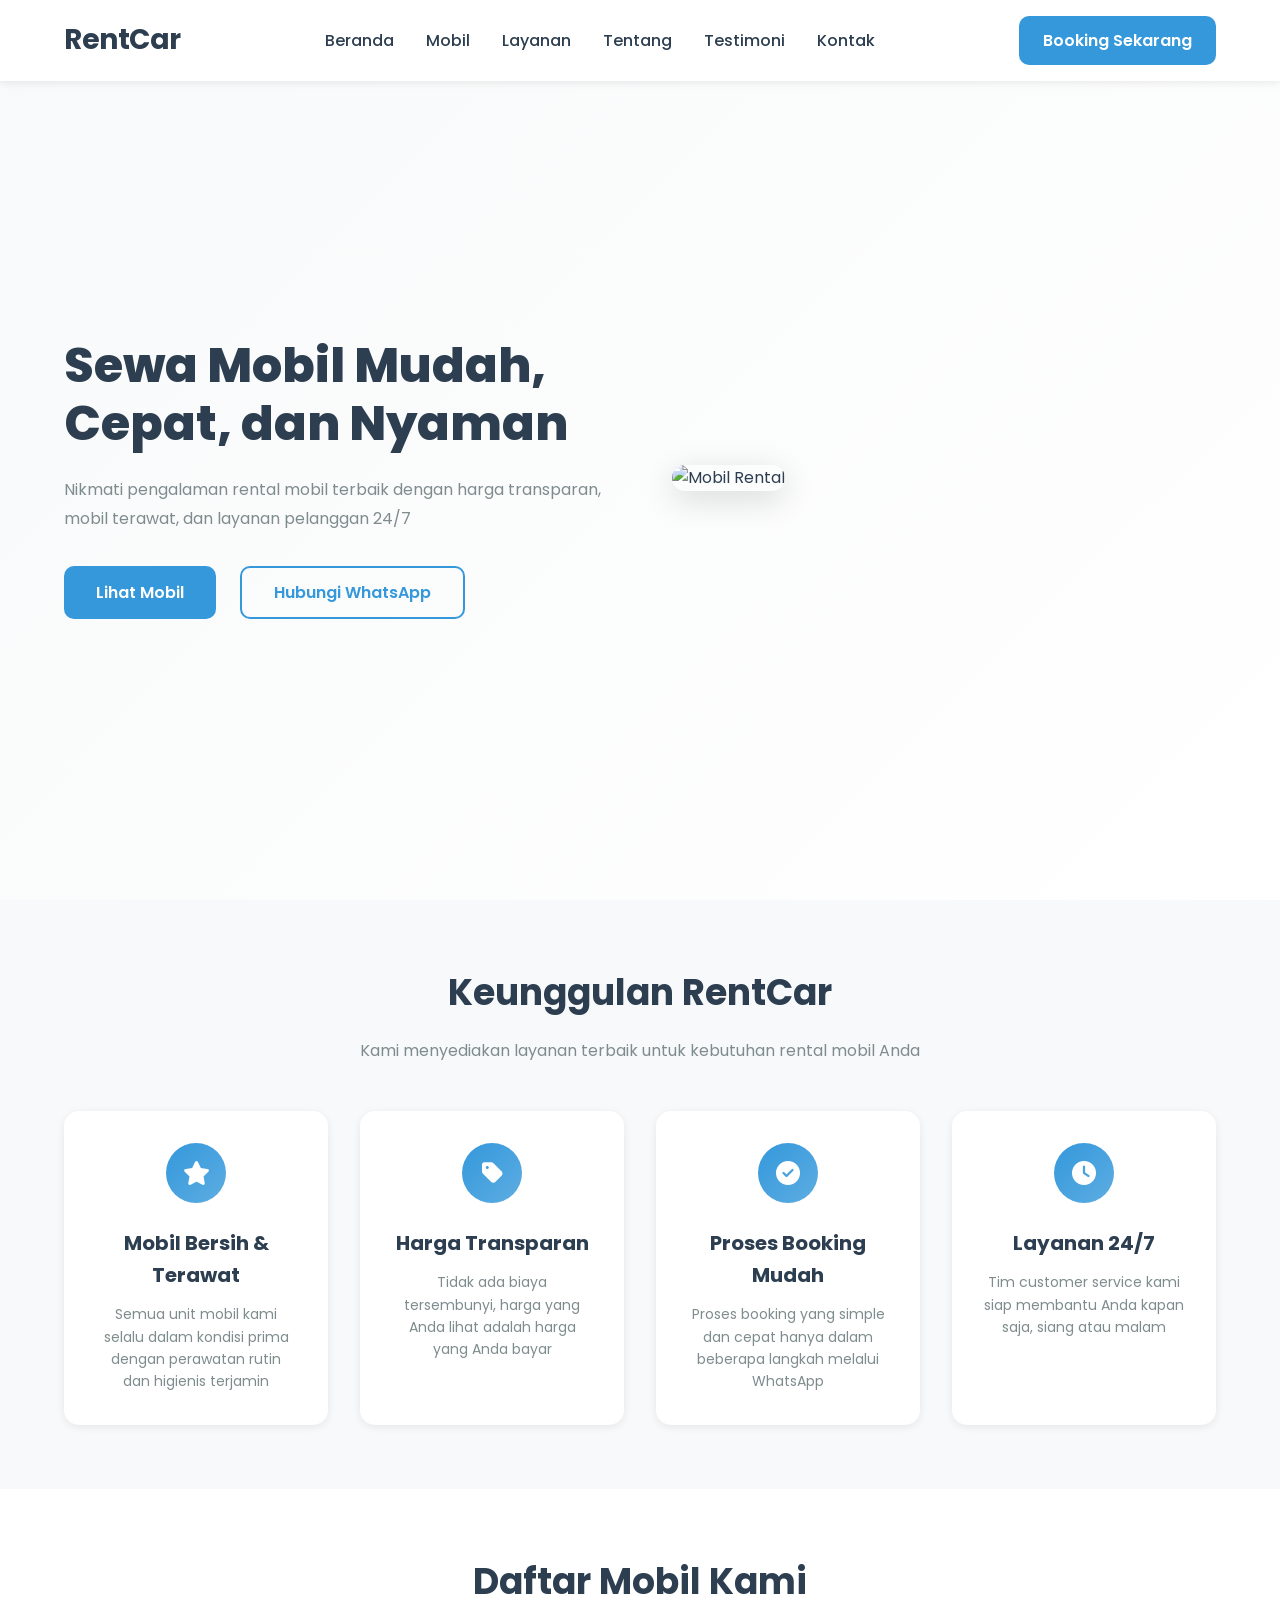
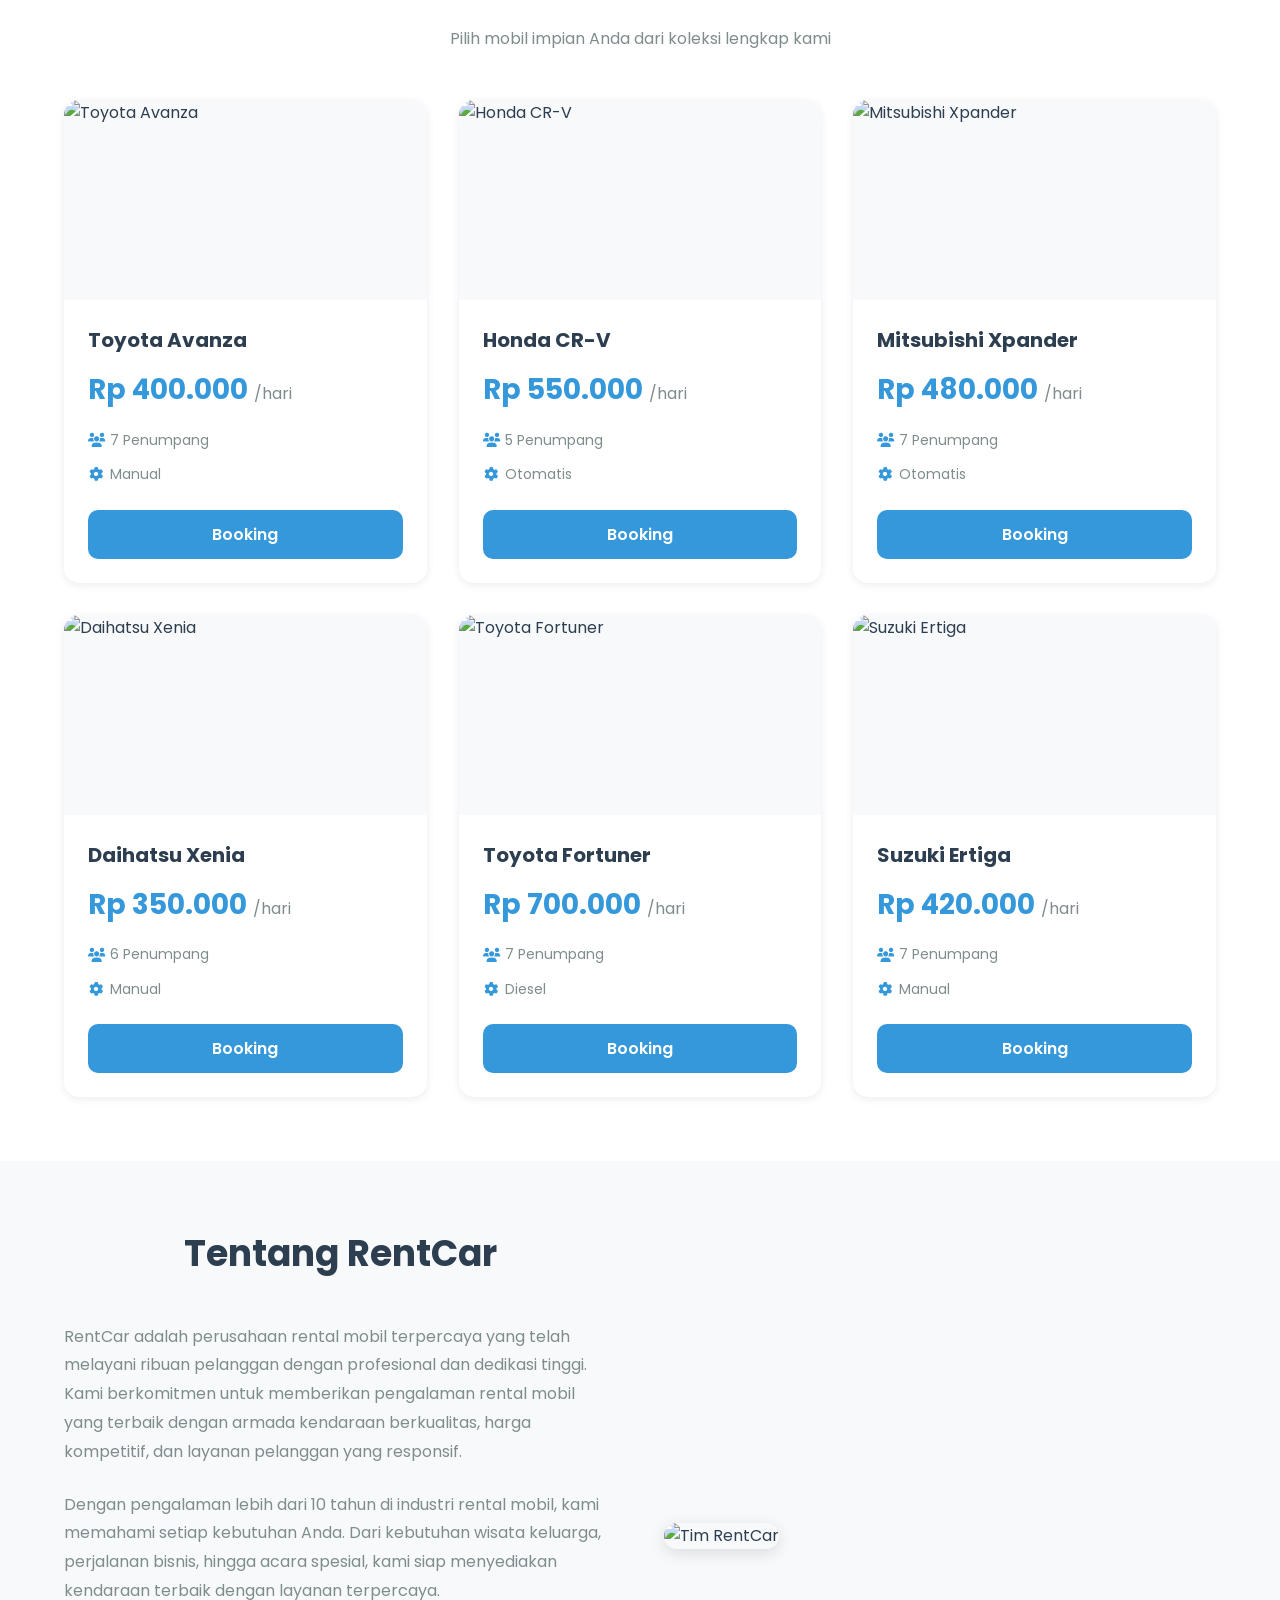
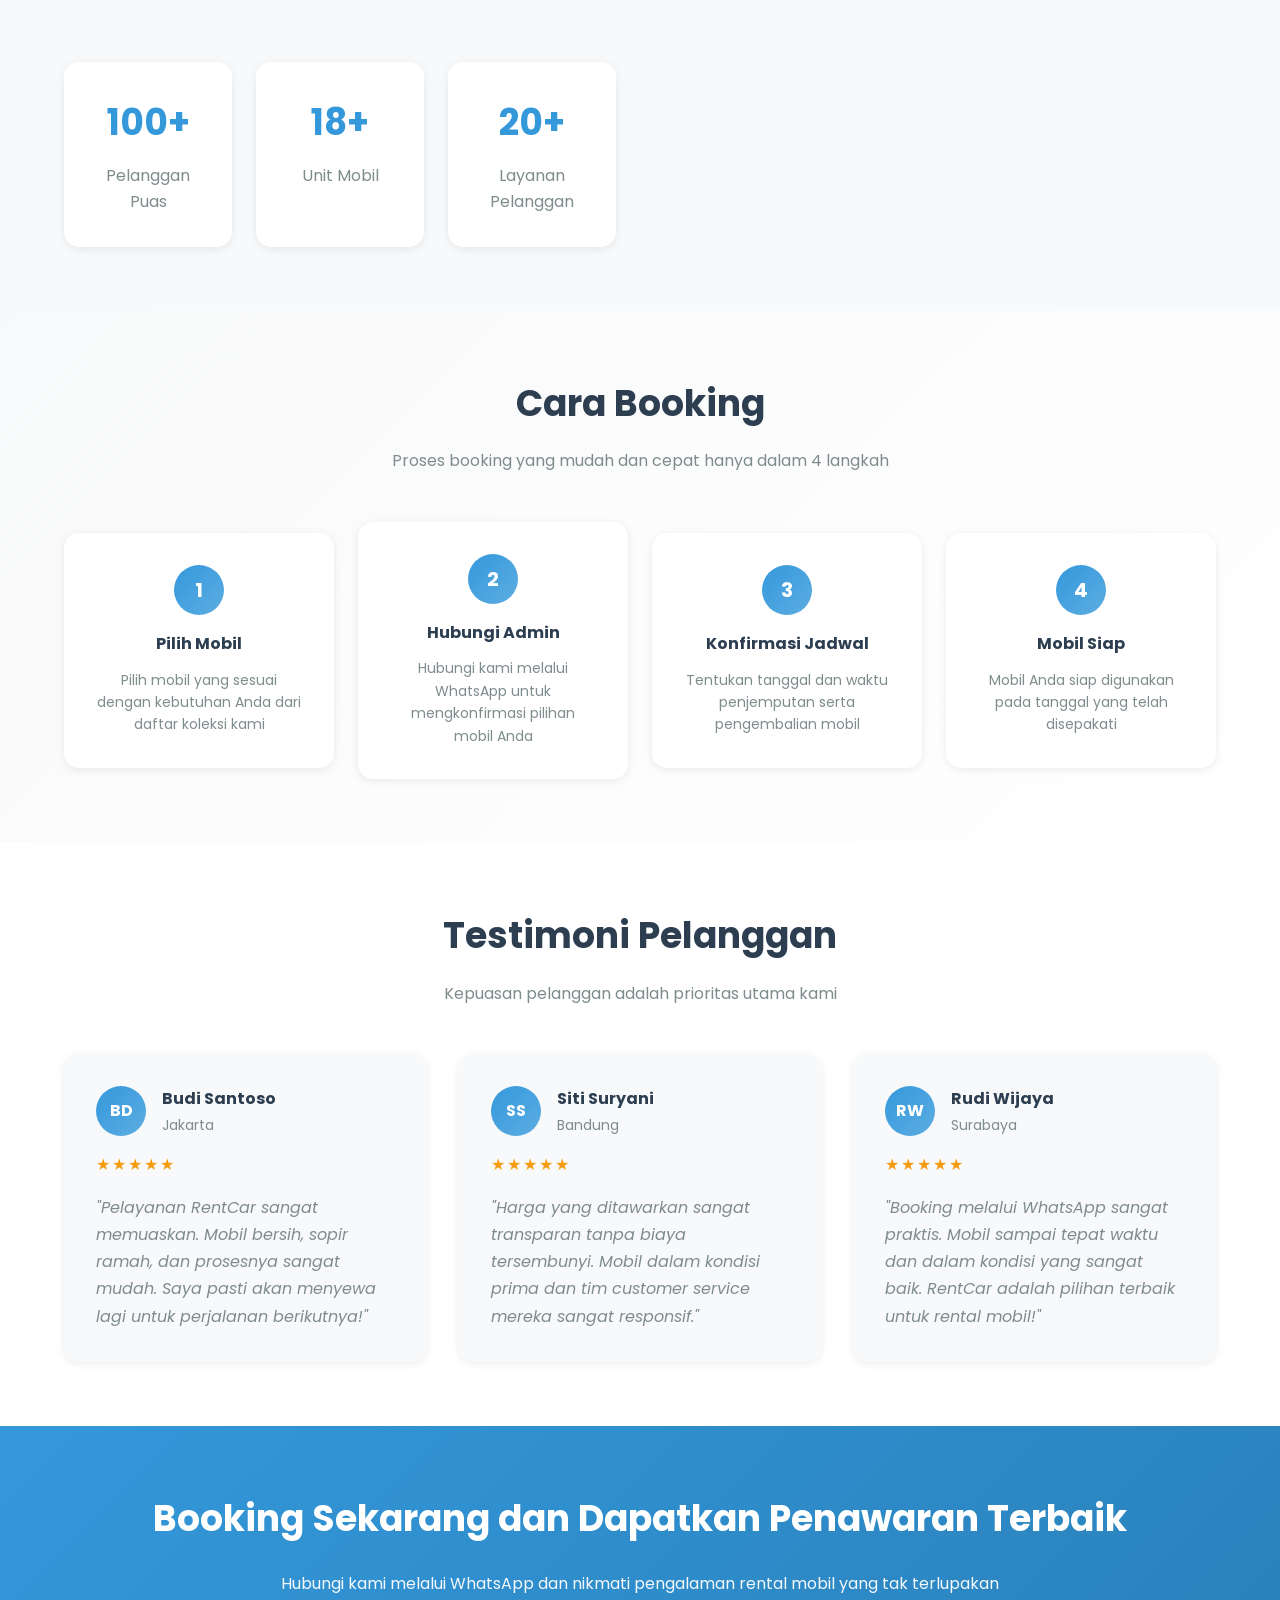
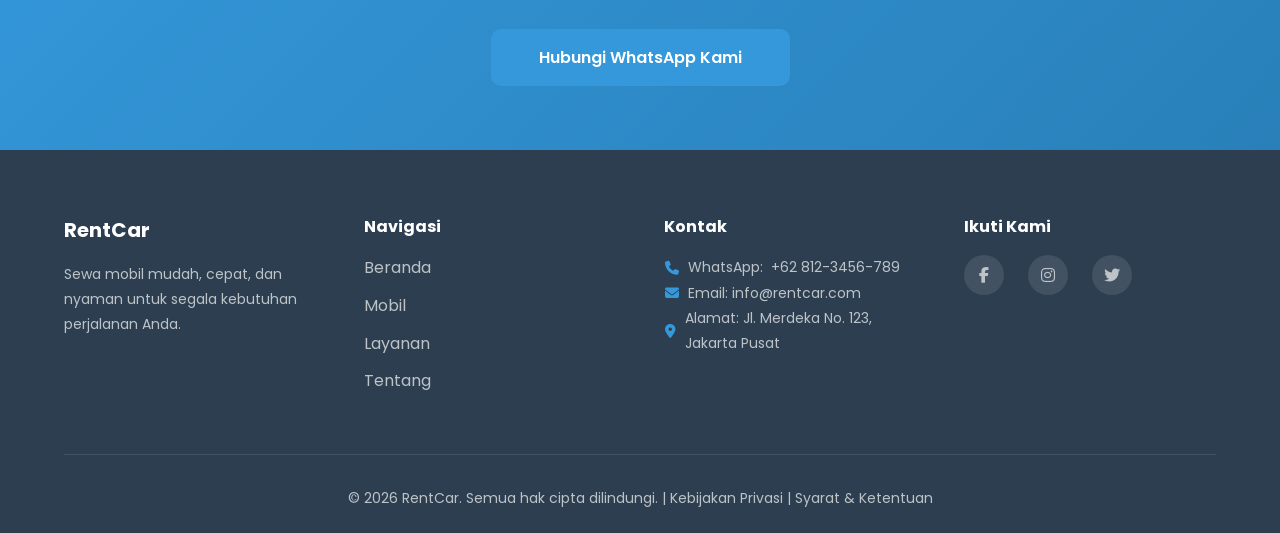
==== index.html @ 7e2634ec "first commit" ====
<!DOCTYPE html>
<html lang="id">
<head>
    <meta charset="UTF-8">
    <meta name="viewport" content="width=device-width, initial-scale=1.0">
    <title>RentCar - Sewa Mobil Mudah dan Nyaman</title>
    <link rel="stylesheet" href="https://cdnjs.cloudflare.com/ajax/libs/font-awesome/6.5.1/css/all.min.css" crossorigin="anonymous" referrerpolicy="no-referrer" />
    <link rel="stylesheet" href="style.css">
</head>
<body>
    <!-- =========== NAVBAR =========== -->
    <nav class="navbar">
        <div class="navbar-container">
            <div class="navbar-logo">
                <span class="logo-text">RentCar</span>
            </div>
            
            <div class="menu-toggle">
                <span></span>
                <span></span>
                <span></span>
            </div>

            <ul class="nav-menu">
                <li><a href="#beranda" class="nav-link">Beranda</a></li>
                <li><a href="#mobil" class="nav-link">Mobil</a></li>
                <li><a href="#layanan" class="nav-link">Layanan</a></li>
                <li><a href="#tentang" class="nav-link">Tentang</a></li>
                <li><a href="#testimoni" class="nav-link">Testimoni</a></li>
                <li><a href="#kontak" class="nav-link">Kontak</a></li>
            </ul>

            <button class="btn-booking-nav">
                <a href="https://wa.me/628123456789?text=Halo%20saya%20ingin%20booking%20mobil%20di%20RentCar" target="_blank" style="text-decoration: none; color: white;">
                    Booking Sekarang
                </a>
            </button>
        </div>
    </nav>

    <!-- =========== HERO SECTION =========== -->
    <section id="beranda" class="hero">
        <div class="hero-container">
            <div class="hero-content">
                <h1 class="hero-title">Sewa Mobil Mudah, Cepat, dan Nyaman</h1>
                <p class="hero-subtitle">Nikmati pengalaman rental mobil terbaik dengan harga transparan, mobil terawat, dan layanan pelanggan 24/7</p>
                
                <div class="hero-buttons">
                    <button class="btn btn-primary">
                        <a href="#mobil" style="text-decoration: none; color: white;">Lihat Mobil</a>
                    </button>
                    <button class="btn btn-secondary">
                        <a href="https://wa.me/628123456789?text=Halo%20saya%20ingin%20booking%20mobil%20di%20RentCar" target="_blank" style="text-decoration: none; color: inherit;">Hubungi WhatsApp</a>
                    </button>
                </div>
            </div>

            <div class="hero-image">
                <img src="https://via.placeholder.com/450x400/f0f0f0/999?text=Mobil+Premium" alt="Mobil Rental">
            </div>
        </div>
    </section>

    <!-- =========== SECTION KEUNGGULAN =========== -->
    <section id="layanan" class="keunggulan">
        <div class="keunggulan-container">
            <h2 class="section-title">Keunggulan RentCar</h2>
            <p class="section-subtitle">Kami menyediakan layanan terbaik untuk kebutuhan rental mobil Anda</p>

            <div class="keunggulan-grid">
                <div class="keunggulan-card fade-in">
                    <div class="keunggulan-icon">
                        <i class="fas fa-star"></i>
                    </div>
                    <h3>Mobil Bersih & Terawat</h3>
                    <p>Semua unit mobil kami selalu dalam kondisi prima dengan perawatan rutin dan higienis terjamin</p>
                </div>

                <div class="keunggulan-card fade-in">
                    <div class="keunggulan-icon">
                        <i class="fas fa-tag"></i>
                    </div>
                    <h3>Harga Transparan</h3>
                    <p>Tidak ada biaya tersembunyi, harga yang Anda lihat adalah harga yang Anda bayar</p>
                </div>

                <div class="keunggulan-card fade-in">
                    <div class="keunggulan-icon">
                        <i class="fas fa-check-circle"></i>
                    </div>
                    <h3>Proses Booking Mudah</h3>
                    <p>Proses booking yang simple dan cepat hanya dalam beberapa langkah melalui WhatsApp</p>
                </div>

                <div class="keunggulan-card fade-in">
                    <div class="keunggulan-icon">
                        <i class="fas fa-clock"></i>
                    </div>
                    <h3>Layanan 24/7</h3>
                    <p>Tim customer service kami siap membantu Anda kapan saja, siang atau malam</p>
                </div>
            </div>
        </div>
    </section>

    <!-- =========== SECTION DAFTAR MOBIL =========== -->
    <section id="mobil" class="daftar-mobil">
        <div class="mobil-container">
            <h2 class="section-title">Daftar Mobil Kami</h2>
            <p class="section-subtitle">Pilih mobil impian Anda dari koleksi lengkap kami</p>

            <div class="mobil-grid">
                <!-- Mobil 1 -->
                <div class="mobil-card fade-in">
                    <div class="mobil-image">
                        <img src="https://via.placeholder.com/300x200/f5f5f5/999?text=Toyota+Avanza" alt="Toyota Avanza">
                    </div>
                    <div class="mobil-info">
                        <h3 class="mobil-nama">Toyota Avanza</h3>
                        <p class="mobil-harga">Rp 400.000 <span>/hari</span></p>
                        <div class="mobil-specs">
                            <span class="spec"><i class="fas fa-users"></i> 7 Penumpang</span>
                            <span class="spec"><i class="fas fa-cog"></i> Manual</span>
                        </div>
                        <button class="btn btn-booking">
                            <a href="https://wa.me/628123456789?text=Halo%20saya%20ingin%20booking%20Toyota%20Avanza" target="_blank" style="text-decoration: none; color: white;">
                                Booking
                            </a>
                        </button>
                    </div>
                </div>

                <!-- Mobil 2 -->
                <div class="mobil-card fade-in">
                    <div class="mobil-image">
                        <img src="https://via.placeholder.com/300x200/f5f5f5/999?text=Honda+CR-V" alt="Honda CR-V">
                    </div>
                    <div class="mobil-info">
                        <h3 class="mobil-nama">Honda CR-V</h3>
                        <p class="mobil-harga">Rp 550.000 <span>/hari</span></p>
                        <div class="mobil-specs">
                            <span class="spec"><i class="fas fa-users"></i> 5 Penumpang</span>
                            <span class="spec"><i class="fas fa-cog"></i> Otomatis</span>
                        </div>
                        <button class="btn btn-booking">
                            <a href="https://wa.me/628123456789?text=Halo%20saya%20ingin%20booking%20Honda%20CR-V" target="_blank" style="text-decoration: none; color: white;">
                                Booking
                            </a>
                        </button>
                    </div>
                </div>

                <!-- Mobil 3 -->
                <div class="mobil-card fade-in">
                    <div class="mobil-image">
                        <img src="https://via.placeholder.com/300x200/f5f5f5/999?text=Mitsubishi+Xpander" alt="Mitsubishi Xpander">
                    </div>
                    <div class="mobil-info">
                        <h3 class="mobil-nama">Mitsubishi Xpander</h3>
                        <p class="mobil-harga">Rp 480.000 <span>/hari</span></p>
                        <div class="mobil-specs">
                            <span class="spec"><i class="fas fa-users"></i> 7 Penumpang</span>
                            <span class="spec"><i class="fas fa-cog"></i> Otomatis</span>
                        </div>
                        <button class="btn btn-booking">
                            <a href="https://wa.me/628123456789?text=Halo%20saya%20ingin%20booking%20Mitsubishi%20Xpander" target="_blank" style="text-decoration: none; color: white;">
                                Booking
                            </a>
                        </button>
                    </div>
                </div>

                <!-- Mobil 4 -->
                <div class="mobil-card fade-in">
                    <div class="mobil-image">
                        <img src="https://via.placeholder.com/300x200/f5f5f5/999?text=Daihatsu+Xenia" alt="Daihatsu Xenia">
                    </div>
                    <div class="mobil-info">
                        <h3 class="mobil-nama">Daihatsu Xenia</h3>
                        <p class="mobil-harga">Rp 350.000 <span>/hari</span></p>
                        <div class="mobil-specs">
                            <span class="spec"><i class="fas fa-users"></i> 6 Penumpang</span>
                            <span class="spec"><i class="fas fa-cog"></i> Manual</span>
                        </div>
                        <button class="btn btn-booking">
                            <a href="https://wa.me/628123456789?text=Halo%20saya%20ingin%20booking%20Daihatsu%20Xenia" target="_blank" style="text-decoration: none; color: white;">
                                Booking
                            </a>
                        </button>
                    </div>
                </div>

                <!-- Mobil 5 -->
                <div class="mobil-card fade-in">
                    <div class="mobil-image">
                        <img src="https://via.placeholder.com/300x200/f5f5f5/999?text=Toyota+Fortuner" alt="Toyota Fortuner">
                    </div>
                    <div class="mobil-info">
                        <h3 class="mobil-nama">Toyota Fortuner</h3>
                        <p class="mobil-harga">Rp 700.000 <span>/hari</span></p>
                        <div class="mobil-specs">
                            <span class="spec"><i class="fas fa-users"></i> 7 Penumpang</span>
                            <span class="spec"><i class="fas fa-cog"></i> Diesel</span>
                        </div>
                        <button class="btn btn-booking">
                            <a href="https://wa.me/628123456789?text=Halo%20saya%20ingin%20booking%20Toyota%20Fortuner" target="_blank" style="text-decoration: none; color: white;">
                                Booking
                            </a>
                        </button>
                    </div>
                </div>

                <!-- Mobil 6 -->
                <div class="mobil-card fade-in">
                    <div class="mobil-image">
                        <img src="https://via.placeholder.com/300x200/f5f5f5/999?text=Suzuki+Ertiga" alt="Suzuki Ertiga">
                    </div>
                    <div class="mobil-info">
                        <h3 class="mobil-nama">Suzuki Ertiga</h3>
                        <p class="mobil-harga">Rp 420.000 <span>/hari</span></p>
                        <div class="mobil-specs">
                            <span class="spec"><i class="fas fa-users"></i> 7 Penumpang</span>
                            <span class="spec"><i class="fas fa-cog"></i> Manual</span>
                        </div>
                        <button class="btn btn-booking">
                            <a href="https://wa.me/628123456789?text=Halo%20saya%20ingin%20booking%20Suzuki%20Ertiga" target="_blank" style="text-decoration: none; color: white;">
                                Booking
                            </a>
                        </button>
                    </div>
                </div>
            </div>
        </div>
    </section>

    <!-- =========== SECTION TENTANG KAMI =========== -->
    <section id="tentang" class="tentang">
        <div class="tentang-container">
            <div class="tentang-content">
                <h2 class="section-title fade-in">Tentang RentCar</h2>
                <p class="tentang-text fade-in">
                    RentCar adalah perusahaan rental mobil terpercaya yang telah melayani ribuan pelanggan dengan profesional dan dedikasi tinggi. Kami berkomitmen untuk memberikan pengalaman rental mobil yang terbaik dengan armada kendaraan berkualitas, harga kompetitif, dan layanan pelanggan yang responsif.
                </p>
                <p class="tentang-text fade-in">
                    Dengan pengalaman lebih dari 10 tahun di industri rental mobil, kami memahami setiap kebutuhan Anda. Dari kebutuhan wisata keluarga, perjalanan bisnis, hingga acara spesial, kami siap menyediakan kendaraan terbaik dengan layanan terpercaya.
                </p>

                <div class="statistik">
                    <div class="statistik-item fade-in">
                        <h3 class="statistik-angka">100+</h3>
                        <p class="statistik-label">Pelanggan Puas</p>
                    </div>
                    <div class="statistik-item fade-in">
                        <h3 class="statistik-angka">20+</h3>
                        <p class="statistik-label">Unit Mobil</p>
                    </div>
                    <div class="statistik-item fade-in">
                        <h3 class="statistik-angka">24/7</h3>
                        <p class="statistik-label">Layanan Pelanggan</p>
                    </div>
                </div>
            </div>

            <div class="tentang-image fade-in">
                <img src="https://via.placeholder.com/400x350/f5f5f5/999?text=Tim+RentCar" alt="Tim RentCar">
            </div>
        </div>
    </section>

    <!-- =========== SECTION CARA BOOKING =========== -->
    <section class="cara-booking">
        <div class="cara-booking-container">
            <h2 class="section-title">Cara Booking</h2>
            <p class="section-subtitle">Proses booking yang mudah dan cepat hanya dalam 4 langkah</p>

            <div class="langkah-container">
                <div class="langkah fade-in">
                    <div class="langkah-nomor">1</div>
                    <h3>Pilih Mobil</h3>
                    <p>Pilih mobil yang sesuai dengan kebutuhan Anda dari daftar koleksi kami</p>
                </div>

                <div class="langkah-divider"></div>

                <div class="langkah fade-in">
                    <div class="langkah-nomor">2</div>
                    <h3>Hubungi Admin</h3>
                    <p>Hubungi kami melalui WhatsApp untuk mengkonfirmasi pilihan mobil Anda</p>
                </div>

                <div class="langkah-divider"></div>

                <div class="langkah fade-in">
                    <div class="langkah-nomor">3</div>
                    <h3>Konfirmasi Jadwal</h3>
                    <p>Tentukan tanggal dan waktu penjemputan serta pengembalian mobil</p>
                </div>

                <div class="langkah-divider"></div>

                <div class="langkah fade-in">
                    <div class="langkah-nomor">4</div>
                    <h3>Mobil Siap</h3>
                    <p>Mobil Anda siap digunakan pada tanggal yang telah disepakati</p>
                </div>
            </div>
        </div>
    </section>

    <!-- =========== SECTION TESTIMONI =========== -->
    <section id="testimoni" class="testimoni">
        <div class="testimoni-container">
            <h2 class="section-title">Testimoni Pelanggan</h2>
            <p class="section-subtitle">Kepuasan pelanggan adalah prioritas utama kami</p>

            <div class="testimoni-grid">
                <div class="testimoni-card fade-in">
                    <div class="testimoni-header">
                        <div class="testimoni-avatar">BD</div>
                        <div class="testimoni-info">
                            <h4>Budi Santoso</h4>
                            <p>Jakarta</p>
                        </div>
                    </div>
                    <div class="bintang">★★★★★</div>
                    <p class="testimoni-text">
                        "Pelayanan RentCar sangat memuaskan. Mobil bersih, sopir ramah, dan prosesnya sangat mudah. Saya pasti akan menyewa lagi untuk perjalanan berikutnya!"
                    </p>
                </div>

                <div class="testimoni-card fade-in">
                    <div class="testimoni-header">
                        <div class="testimoni-avatar">SS</div>
                        <div class="testimoni-info">
                            <h4>Siti Suryani</h4>
                            <p>Bandung</p>
                        </div>
                    </div>
                    <div class="bintang">★★★★★</div>
                    <p class="testimoni-text">
                        "Harga yang ditawarkan sangat transparan tanpa biaya tersembunyi. Mobil dalam kondisi prima dan tim customer service mereka sangat responsif."
                    </p>
                </div>

                <div class="testimoni-card fade-in">
                    <div class="testimoni-header">
                        <div class="testimoni-avatar">RW</div>
                        <div class="testimoni-info">
                            <h4>Rudi Wijaya</h4>
                            <p>Surabaya</p>
                        </div>
                    </div>
                    <div class="bintang">★★★★★</div>
                    <p class="testimoni-text">
                        "Booking melalui WhatsApp sangat praktis. Mobil sampai tepat waktu dan dalam kondisi yang sangat baik. RentCar adalah pilihan terbaik untuk rental mobil!"
                    </p>
                </div>
            </div>
        </div>
    </section>

    <!-- =========== SECTION CTA =========== -->
    <section id="kontak" class="cta-section">
        <div class="cta-container">
            <h2>Booking Sekarang dan Dapatkan Penawaran Terbaik</h2>
            <p>Hubungi kami melalui WhatsApp dan nikmati pengalaman rental mobil yang tak terlupakan</p>
            <button class="btn btn-cta">
                <a href="https://wa.me/628123456789?text=Halo%20saya%20ingin%20booking%20mobil%20di%20RentCar" target="_blank" style="text-decoration: none; color: white;">
                    Hubungi WhatsApp Kami
                </a>
            </button>
        </div>
    </section>

    <!-- =========== FOOTER =========== -->
    <footer class="footer">
        <div class="footer-container">
            <div class="footer-content">
                <div class="footer-section">
                    <h3>RentCar</h3>
                    <p>Sewa mobil mudah, cepat, dan nyaman untuk segala kebutuhan perjalanan Anda.</p>
                </div>

                <div class="footer-section">
                    <h4>Navigasi</h4>
                    <ul>
                        <li><a href="#beranda">Beranda</a></li>
                        <li><a href="#mobil">Mobil</a></li>
                        <li><a href="#layanan">Layanan</a></li>
                        <li><a href="#tentang">Tentang</a></li>
                    </ul>
                </div>

                <div class="footer-section">
                    <h4>Kontak</h4>
                    <p><i class="fas fa-phone"></i> WhatsApp: <a href="https://wa.me/628123456789" target="_blank">+62 812-3456-789</a></p>
                    <p><i class="fas fa-envelope"></i> Email: info@rentcar.com</p>
                    <p><i class="fas fa-map-marker-alt"></i> Alamat: Jl. Merdeka No. 123, Jakarta Pusat</p>
                </div>

                <div class="footer-section">
                    <h4>Ikuti Kami</h4>
                    <div class="sosial-media">
                        <a href="https://facebook.com" target="_blank" class="sosial-icon"><i class="fab fa-facebook-f"></i></a>
                        <a href="https://instagram.com" target="_blank" class="sosial-icon"><i class="fab fa-instagram"></i></a>
                        <a href="https://twitter.com" target="_blank" class="sosial-icon"><i class="fab fa-twitter"></i></a>
                    </div>
                </div>
            </div>

            <div class="footer-bottom">
                <p>&copy; 2026 RentCar. Semua hak cipta dilindungi. | <a href="#">Kebijakan Privasi</a> | <a href="#">Syarat & Ketentuan</a></p>
            </div>
        </div>
    </footer>

    <script src="script.js"></script>
</body>
</html>
---- style.css ----
/* ==================== IMPORT FONT ==================== */
@import url('https://fonts.googleapis.com/css2?family=Poppins:wght@300;400;500;600;700;800&display=swap');

/* ==================== CSS RESET & VARIABEL ==================== */
* {
    margin: 0;
    padding: 0;
    box-sizing: border-box;
}

:root {
    /* Warna */
    --color-primary: #2c3e50;
    --color-secondary: #3498db;
    --color-light: #f8f9fa;
    --color-white: #ffffff;
    --color-text: #2c3e50;
    --color-text-light: #7f8c8d;
    --color-accent: #e74c3c;
    
    /* Font */
    --font-family: 'Poppins', sans-serif;
    --font-size-base: 16px;
    --font-size-small: 14px;
    --font-size-large: 18px;
    --font-size-xl: 20px;
    --font-size-2xl: 28px;
    --font-size-3xl: 36px;
    --font-size-4xl: 48px;
    
    /* Spacing */
    --spacing-xs: 8px;
    --spacing-sm: 12px;
    --spacing-md: 16px;
    --spacing-lg: 24px;
    --spacing-xl: 32px;
    --spacing-2xl: 48px;
    --spacing-3xl: 64px;
    
    /* Radius */
    --radius-sm: 6px;
    --radius-md: 10px;
    --radius-lg: 15px;
    
    /* Shadow */
    --shadow-sm: 0 2px 8px rgba(0, 0, 0, 0.08);
    --shadow-md: 0 4px 16px rgba(0, 0, 0, 0.12);
    --shadow-lg: 0 8px 32px rgba(0, 0, 0, 0.15);
    
    /* Transition */
    --transition: all 0.3s ease;
}

html {
    scroll-behavior: smooth;
}

body {
    font-family: var(--font-family);
    font-size: var(--font-size-base);
    color: var(--color-text);
    background-color: var(--color-white);
    line-height: 1.6;
    overflow-x: hidden;
}

a {
    text-decoration: none;
    color: inherit;
}

/* ==================== NAVBAR ==================== */
.navbar {
    position: fixed;
    top: 0;
    left: 0;
    right: 0;
    z-index: 1000;
    background-color: var(--color-white);
    box-shadow: var(--shadow-sm);
    transition: var(--transition);
}

.navbar.active {
    box-shadow: var(--shadow-md);
}

.navbar-container {
    max-width: 1200px;
    margin: 0 auto;
    padding: var(--spacing-md) var(--spacing-lg);
    display: flex;
    justify-content: space-between;
    align-items: center;
}

.navbar-logo {
    flex-shrink: 0;
}

.logo-text {
    font-size: var(--font-size-2xl);
    font-weight: 700;
    color: var(--color-primary);
    letter-spacing: -0.5px;
}

.nav-menu {
    display: flex;
    list-style: none;
    gap: var(--spacing-xl);
    flex: 1;
    justify-content: center;
}

.nav-link {
    position: relative;
    font-weight: 500;
    color: var(--color-text);
    transition: var(--transition);
    font-size: var(--font-size-base);
}

.nav-link:hover {
    color: var(--color-secondary);
}

.nav-link::after {
    content: '';
    position: absolute;
    bottom: -5px;
    left: 0;
    width: 0;
    height: 2px;
    background-color: var(--color-secondary);
    transition: var(--transition);
}

.nav-link:hover::after {
    width: 100%;
}

.btn-booking-nav {
    background-color: var(--color-secondary);
    color: var(--color-white);
    border: none;
    padding: var(--spacing-sm) var(--spacing-lg);
    border-radius: var(--radius-md);
    font-weight: 600;
    cursor: pointer;
    transition: var(--transition);
    font-size: var(--font-size-base);
    font-family: var(--font-family);
    flex-shrink: 0;
}

.btn-booking-nav:hover {
    background-color: #2980b9;
    transform: translateY(-2px);
    box-shadow: var(--shadow-md);
}

.menu-toggle {
    display: none;
    flex-direction: column;
    gap: 5px;
    cursor: pointer;
}

.menu-toggle span {
    width: 25px;
    height: 3px;
    background-color: var(--color-primary);
    border-radius: 2px;
    transition: var(--transition);
}

/* ==================== HERO SECTION ==================== */
.hero {
    padding-top: 120px;
    padding-bottom: var(--spacing-3xl);
    background: linear-gradient(135deg, #f8f9fa 0%, #ffffff 100%);
    min-height: 100vh;
    display: flex;
    align-items: center;
}

.hero-container {
    max-width: 1200px;
    margin: 0 auto;
    padding: 0 var(--spacing-lg);
    display: grid;
    grid-template-columns: 1fr 1fr;
    gap: var(--spacing-3xl);
    align-items: center;
}

.hero-content {
    animation: slideInLeft 0.8s ease;
}

.hero-title {
    font-size: var(--font-size-4xl);
    font-weight: 800;
    color: var(--color-primary);
    margin-bottom: var(--spacing-lg);
    line-height: 1.2;
}

.hero-subtitle {
    font-size: var(--font-size-lg);
    color: var(--color-text-light);
    margin-bottom: var(--spacing-xl);
    line-height: 1.8;
}

.hero-buttons {
    display: flex;
    gap: var(--spacing-lg);
    flex-wrap: wrap;
}

.hero-image {
    animation: slideInRight 0.8s ease;
}

.hero-image img {
    width: 100%;
    height: auto;
    border-radius: var(--radius-lg);
    box-shadow: var(--shadow-lg);
}

/* ==================== BUTTON STYLES ==================== */
.btn {
    padding: var(--spacing-sm) var(--spacing-xl);
    border: none;
    border-radius: var(--radius-md);
    font-weight: 600;
    cursor: pointer;
    transition: var(--transition);
    font-size: var(--font-size-base);
    font-family: var(--font-family);
    display: inline-block;
    text-align: center;
}

.btn-primary {
    background-color: var(--color-secondary);
    color: var(--color-white);
}

.btn-primary:hover {
    background-color: #2980b9;
    transform: translateY(-3px);
    box-shadow: var(--shadow-md);
}

.btn-secondary {
    background-color: transparent;
    color: var(--color-secondary);
    border: 2px solid var(--color-secondary);
}

.btn-secondary:hover {
    background-color: var(--color-secondary);
    color: var(--color-white);
    transform: translateY(-3px);
}

.btn-booking {
    background-color: var(--color-secondary);
    color: var(--color-white);
    width: 100%;
}

.btn-booking:hover {
    background-color: #2980b9;
}

.btn-cta {
    background-color: var(--color-secondary);
    color: var(--color-white);
    padding: var(--spacing-md) var(--spacing-2xl);
    font-size: var(--font-size-lg);
}

.btn-cta:hover {
    background-color: #2980b9;
    transform: translateY(-3px);
    box-shadow: var(--shadow-lg);
}

/* ==================== SECTION STYLES ==================== */
section {
    padding: var(--spacing-3xl) 0;
}

.section-container,
.keunggulan-container,
.mobil-container,
.tentang-container,
.cara-booking-container,
.testimoni-container,
.cta-container {
    max-width: 1200px;
    margin: 0 auto;
    padding: 0 var(--spacing-lg);
}

.section-title {
    font-size: var(--font-size-3xl);
    font-weight: 700;
    color: var(--color-primary);
    text-align: center;
    margin-bottom: var(--spacing-md);
}

.section-subtitle {
    font-size: var(--font-size-lg);
    color: var(--color-text-light);
    text-align: center;
    margin-bottom: var(--spacing-2xl);
}

/* ==================== SECTION KEUNGGULAN ==================== */
.keunggulan {
    background-color: var(--color-light);
}

.keunggulan-grid {
    display: grid;
    grid-template-columns: repeat(auto-fit, minmax(250px, 1fr));
    gap: var(--spacing-xl);
    margin-top: var(--spacing-2xl);
}

.keunggulan-card {
    background-color: var(--color-white);
    padding: var(--spacing-xl);
    border-radius: var(--radius-lg);
    text-align: center;
    box-shadow: var(--shadow-sm);
    transition: var(--transition);
}

.keunggulan-card:hover {
    transform: translateY(-5px);
    box-shadow: var(--shadow-lg);
}

.keunggulan-icon {
    width: 60px;
    height: 60px;
    background: linear-gradient(135deg, #3498db, #5dade2);
    border-radius: 50%;
    display: flex;
    align-items: center;
    justify-content: center;
    color: var(--color-white);
    margin: 0 auto var(--spacing-lg);
    font-size: 28px;
}

.keunggulan-card svg {
    width: 100%;
    height: 100%;
}

.keunggulan-icon i {
    font-size: 24px;
    font-weight: 700;
    line-height: 1;
}
.keunggulan-card h3 {
    font-size: var(--font-size-xl);
    margin-bottom: var(--spacing-sm);
    color: var(--color-primary);
}

.keunggulan-card p {
    color: var(--color-text-light);
    font-size: var(--font-size-small);
    line-height: 1.6;
}

/* ==================== SECTION DAFTAR MOBIL ==================== */
.daftar-mobil {
    background-color: var(--color-white);
}

.mobil-grid {
    display: grid;
    grid-template-columns: repeat(auto-fill, minmax(280px, 1fr));
    gap: var(--spacing-xl);
    margin-top: var(--spacing-2xl);
}

.mobil-card {
    background-color: var(--color-white);
    border-radius: var(--radius-lg);
    overflow: hidden;
    box-shadow: var(--shadow-sm);
    transition: var(--transition);
}

.mobil-card:hover {
    transform: translateY(-8px);
    box-shadow: var(--shadow-lg);
}

.mobil-image {
    width: 100%;
    height: 200px;
    overflow: hidden;
    background-color: var(--color-light);
}

.mobil-image img {
    width: 100%;
    height: 100%;
    object-fit: cover;
    transition: var(--transition);
}

.mobil-card:hover .mobil-image img {
    transform: scale(1.05);
}

.mobil-info {
    padding: var(--spacing-lg);
}

.mobil-nama {
    font-size: var(--font-size-xl);
    font-weight: 700;
    color: var(--color-primary);
    margin-bottom: var(--spacing-sm);
}

.mobil-harga {
    font-size: var(--font-size-2xl);
    font-weight: 700;
    color: var(--color-secondary);
    margin-bottom: var(--spacing-md);
}

.mobil-harga span {
    font-size: var(--font-size-base);
    color: var(--color-text-light);
    font-weight: 400;
}

.mobil-specs {
    display: flex;
    flex-direction: column;
    gap: var(--spacing-sm);
    margin-bottom: var(--spacing-lg);
}

.spec {
    font-size: var(--font-size-small);
    color: var(--color-text-light);
    display: flex;
    align-items: center;
    gap: 6px;
}

.spec i {
    color: var(--color-secondary);
    font-weight: 600;
    width: 16px;
    text-align: center;
}

/* ==================== SECTION TENTANG ==================== */
.tentang {
    background-color: var(--color-light);
}

.tentang-container {
    display: grid;
    grid-template-columns: 1fr 1fr;
    gap: var(--spacing-2xl);
    align-items: center;
}

.tentang-content {
    display: flex;
    flex-direction: column;
    gap: var(--spacing-lg);
}

.tentang-text {
    font-size: var(--font-size-base);
    color: var(--color-text-light);
    line-height: 1.8;
}

.tentang-image img {
    width: 100%;
    border-radius: var(--radius-lg);
    box-shadow: var(--shadow-md);
}

.statistik {
    display: grid;
    grid-template-columns: repeat(3, 1fr);
    gap: var(--spacing-lg);
    margin-top: var(--spacing-xl);
}

.statistik-item {
    background-color: var(--color-white);
    padding: var(--spacing-xl);
    border-radius: var(--radius-lg);
    text-align: center;
    box-shadow: var(--shadow-sm);
}

.statistik-angka {
    font-size: var(--font-size-3xl);
    font-weight: 700;
    color: var(--color-secondary);
    margin-bottom: var(--spacing-sm);
}

.statistik-label {
    font-size: var(--font-size-base);
    color: var(--color-text-light);
}

/* ==================== SECTION CARA BOOKING ==================== */
.cara-booking {
    background: linear-gradient(135deg, #f8f9fa 0%, #ffffff 100%);
}

.langkah-container {
    display: grid;
    grid-template-columns: repeat(4, 1fr);
    gap: var(--spacing-lg);
    margin-top: var(--spacing-2xl);
    align-items: center;
}

.langkah {
    background-color: var(--color-white);
    padding: var(--spacing-xl);
    border-radius: var(--radius-lg);
    text-align: center;
    box-shadow: var(--shadow-sm);
    transition: var(--transition);
    position: relative;
}

.langkah:hover {
    transform: translateY(-5px);
    box-shadow: var(--shadow-md);
}

.langkah-nomor {
    width: 50px;
    height: 50px;
    background: linear-gradient(135deg, #3498db, #5dade2);
    color: var(--color-white);
    border-radius: 50%;
    display: flex;
    align-items: center;
    justify-content: center;
    font-weight: 700;
    font-size: var(--font-size-xl);
    margin: 0 auto var(--spacing-md);
}

.langkah h3 {
    font-size: var(--font-size-lg);
    color: var(--color-primary);
    margin-bottom: var(--spacing-sm);
}

.langkah p {
    font-size: var(--font-size-small);
    color: var(--color-text-light);
    line-height: 1.6;
}

.langkah-divider {
    height: 2px;
    background-color: var(--color-secondary);
    position: absolute;
    top: 25px;
    left: -50%;
    right: 50%;
    z-index: -1;
}

.langkah:first-child .langkah-divider {
    display: none;
}

/* ==================== SECTION TESTIMONI ==================== */
.testimoni {
    background-color: var(--color-white);
}

.testimoni-grid {
    display: grid;
    grid-template-columns: repeat(auto-fit, minmax(300px, 1fr));
    gap: var(--spacing-xl);
    margin-top: var(--spacing-2xl);
}

.testimoni-card {
    background-color: var(--color-light);
    padding: var(--spacing-xl);
    border-radius: var(--radius-lg);
    box-shadow: var(--shadow-sm);
    transition: var(--transition);
}

.testimoni-card:hover {
    transform: translateY(-5px);
    box-shadow: var(--shadow-md);
}

.testimoni-header {
    display: flex;
    align-items: center;
    gap: var(--spacing-md);
    margin-bottom: var(--spacing-md);
}

.testimoni-avatar {
    width: 50px;
    height: 50px;
    background: linear-gradient(135deg, #3498db, #5dade2);
    color: var(--color-white);
    border-radius: 50%;
    display: flex;
    align-items: center;
    justify-content: center;
    font-weight: 700;
    font-size: var(--font-size-lg);
    flex-shrink: 0;
}

.testimoni-info h4 {
    font-size: var(--font-size-base);
    color: var(--color-primary);
    margin-bottom: 2px;
}

.testimoni-info p {
    font-size: var(--font-size-small);
    color: var(--color-text-light);
}

.bintang {
    color: #f39c12;
    font-size: var(--font-size-base);
    margin-bottom: var(--spacing-md);
    letter-spacing: 2px;
}

.testimoni-text {
    font-size: var(--font-size-base);
    color: var(--color-text-light);
    line-height: 1.7;
    font-style: italic;
}

/* ==================== SECTION CTA ==================== */
.cta-section {
    background: linear-gradient(135deg, #3498db, #2980b9);
    color: var(--color-white);
    text-align: center;
    padding: var(--spacing-3xl) var(--spacing-lg);
}

.cta-container {
    padding: 0;
}

.cta-section h2 {
    font-size: var(--font-size-3xl);
    margin-bottom: var(--spacing-lg);
    font-weight: 700;
}

.cta-section p {
    font-size: var(--font-size-lg);
    margin-bottom: var(--spacing-xl);
    opacity: 0.95;
}

/* ==================== FOOTER ==================== */
.footer {
    background-color: var(--color-primary);
    color: var(--color-white);
    padding: var(--spacing-3xl) 0 var(--spacing-lg);
}

.footer-container {
    max-width: 1200px;
    margin: 0 auto;
    padding: 0 var(--spacing-lg);
}

.footer-content {
    display: grid;
    grid-template-columns: repeat(auto-fit, minmax(250px, 1fr));
    gap: var(--spacing-2xl);
    margin-bottom: var(--spacing-2xl);
}

.footer-section h3,
.footer-section h4 {
    margin-bottom: var(--spacing-md);
    font-weight: 700;
}

.footer-section h3 {
    font-size: var(--font-size-xl);
}

.footer-section h4 {
    font-size: var(--font-size-base);
}

.footer-section p {
    font-size: var(--font-size-small);
    color: #bdc3c7;
    line-height: 1.8;
    display: flex;
    align-items: center;
    gap: 8px;
}

.footer-section p i {
    color: var(--color-secondary);
    width: 16px;
    text-align: center;
    font-weight: 600;
}

.footer-section ul {
    list-style: none;
}

.footer-section ul li {
    margin-bottom: var(--spacing-sm);
}

.footer-section a {
    color: #bdc3c7;
    transition: var(--transition);
}

.footer-section a:hover {
    color: var(--color-white);
}

.sosial-media {
    display: flex;
    gap: var(--spacing-lg);
}

.sosial-icon {
    width: 40px;
    height: 40px;
    background-color: rgba(255, 255, 255, 0.1);
    border-radius: 50%;
    display: flex;
    align-items: center;
    justify-content: center;
    transition: var(--transition);
    cursor: pointer;
    font-size: var(--font-size-lg);
    text-decoration: none;
    color: white;
}

.sosial-icon i {
    font-size: 16px;
}

.sosial-icon:hover {
    background-color: var(--color-secondary);
    transform: translateY(-3px);
}

.footer-bottom {
    border-top: 1px solid rgba(255, 255, 255, 0.1);
    padding-top: var(--spacing-xl);
    text-align: center;
    color: #bdc3c7;
    font-size: var(--font-size-small);
}

/* ==================== ANIMASI ==================== */
@keyframes slideInLeft {
    from {
        opacity: 0;
        transform: translateX(-50px);
    }
    to {
        opacity: 1;
        transform: translateX(0);
    }
}

@keyframes slideInRight {
    from {
        opacity: 0;
        transform: translateX(50px);
    }
    to {
        opacity: 1;
        transform: translateX(0);
    }
}

@keyframes fadeInUp {
    from {
        opacity: 0;
        transform: translateY(30px);
    }
    to {
        opacity: 1;
        transform: translateY(0);
    }
}

.fade-in {
    animation: fadeInUp 0.6s ease forwards;
    opacity: 0;
}

.fade-in:nth-child(1) {
    animation-delay: 0.1s;
}

.fade-in:nth-child(2) {
    animation-delay: 0.2s;
}

.fade-in:nth-child(3) {
    animation-delay: 0.3s;
}

.fade-in:nth-child(4) {
    animation-delay: 0.4s;
}

.fade-in:nth-child(5) {
    animation-delay: 0.5s;
}

.fade-in:nth-child(6) {
    animation-delay: 0.6s;
}

/* ==================== ICON STYLES (Font Awesome) ==================== */
i {
    display: inline-block;
    line-height: inherit;
    vertical-align: middle;
}

.keunggulan-icon i,
.spec i,
.footer-section p i,
.sosial-icon i {
    -webkit-font-smoothing: antialiased;
    -moz-osx-font-smoothing: grayscale;
}
@media (max-width: 768px) {
    .nav-menu {
        gap: var(--spacing-lg);
    }

    .hero-container {
        grid-template-columns: 1fr;
        gap: var(--spacing-xl);
        padding-top: var(--spacing-lg);
    }

    .hero-title {
        font-size: var(--font-size-2xl);
    }

    .hero-subtitle {
        font-size: var(--font-size-base);
    }

    .hero-buttons {
        flex-direction: column;
    }

    .btn {
        width: 100%;
    }

    .mobil-grid {
        grid-template-columns: repeat(auto-fill, minmax(200px, 1fr));
    }

    .tentang-container {
        grid-template-columns: 1fr;
    }

    .statistik {
        grid-template-columns: 1fr;
    }

    .langkah-container {
        grid-template-columns: 1fr;
    }

    .langkah-divider {
        display: none;
    }

    .section-title {
        font-size: var(--font-size-2xl);
    }

    .cta-section h2 {
        font-size: var(--font-size-2xl);
    }
}

/* Mobile (480px dan di bawah) */
@media (max-width: 480px) {
    .navbar-container {
        padding: var(--spacing-sm) var(--spacing-md);
    }

    .logo-text {
        font-size: var(--font-size-xl);
    }

    .nav-menu {
        display: none;
    }

    .menu-toggle {
        display: flex;
    }

    .btn-booking-nav {
        padding: var(--spacing-xs) var(--spacing-md);
        font-size: var(--font-size-small);
    }

    .hero {
        padding-top: 100px;
        padding-bottom: var(--spacing-2xl);
        min-height: auto;
    }

    .hero-title {
        font-size: var(--font-size-2xl);
        margin-bottom: var(--spacing-md);
    }

    .hero-subtitle {
        font-size: var(--font-size-small);
        margin-bottom: var(--spacing-lg);
    }

    section {
        padding: var(--spacing-2xl) 0;
    }

    .section-container,
    .keunggulan-container,
    .mobil-container,
    .tentang-container,
    .cara-booking-container,
    .testimoni-container {
        padding: 0 var(--spacing-md);
    }

    .section-title {
        font-size: var(--font-size-xl);
        margin-bottom: var(--spacing-md);
    }

    .section-subtitle {
        font-size: var(--font-size-base);
    }

    .keunggulan-grid {
        grid-template-columns: 1fr;
        gap: var(--spacing-lg);
    }

    .mobil-grid {
        grid-template-columns: 1fr;
    }

    .hero-buttons {
        gap: var(--spacing-md);
    }

    .cta-section h2 {
        font-size: var(--font-size-xl);
    }

    .cta-section p {
        font-size: var(--font-size-base);
    }

    .footer-content {
        grid-template-columns: 1fr;
        gap: var(--spacing-xl);
    }
}
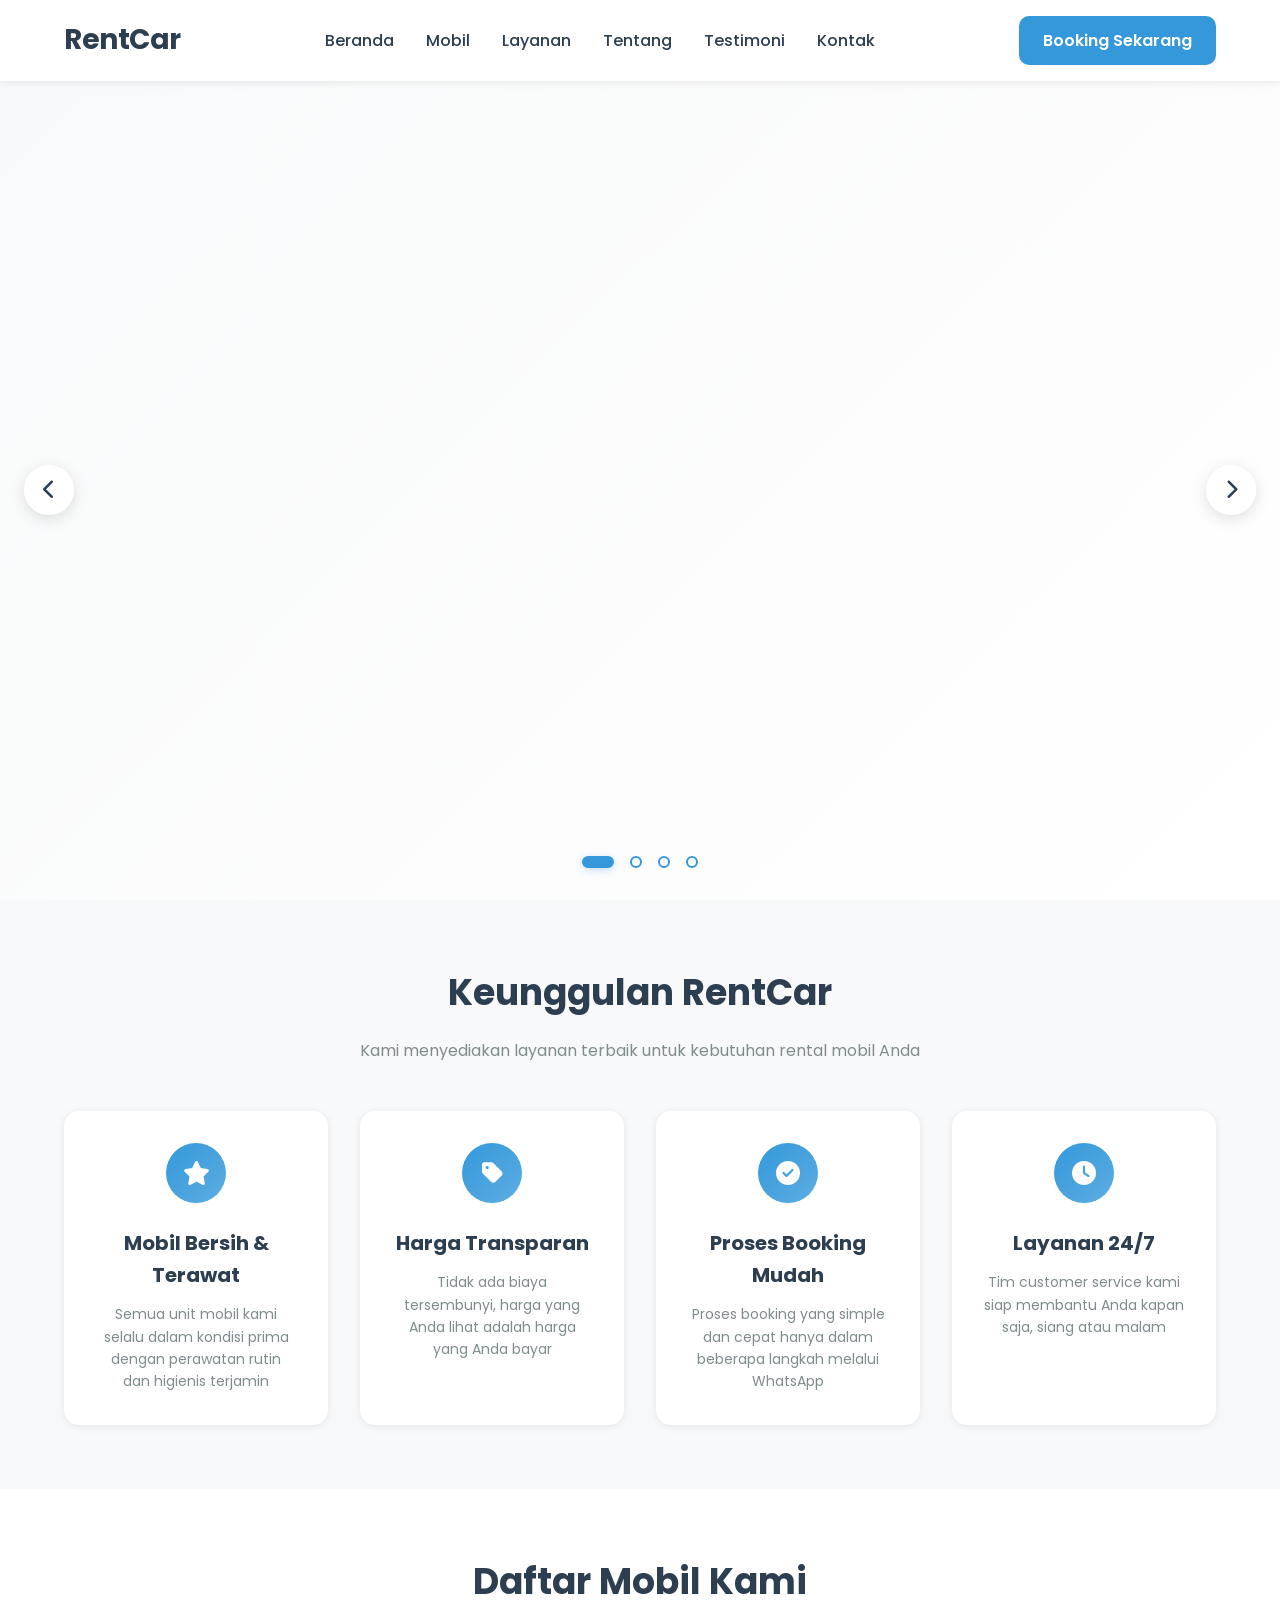
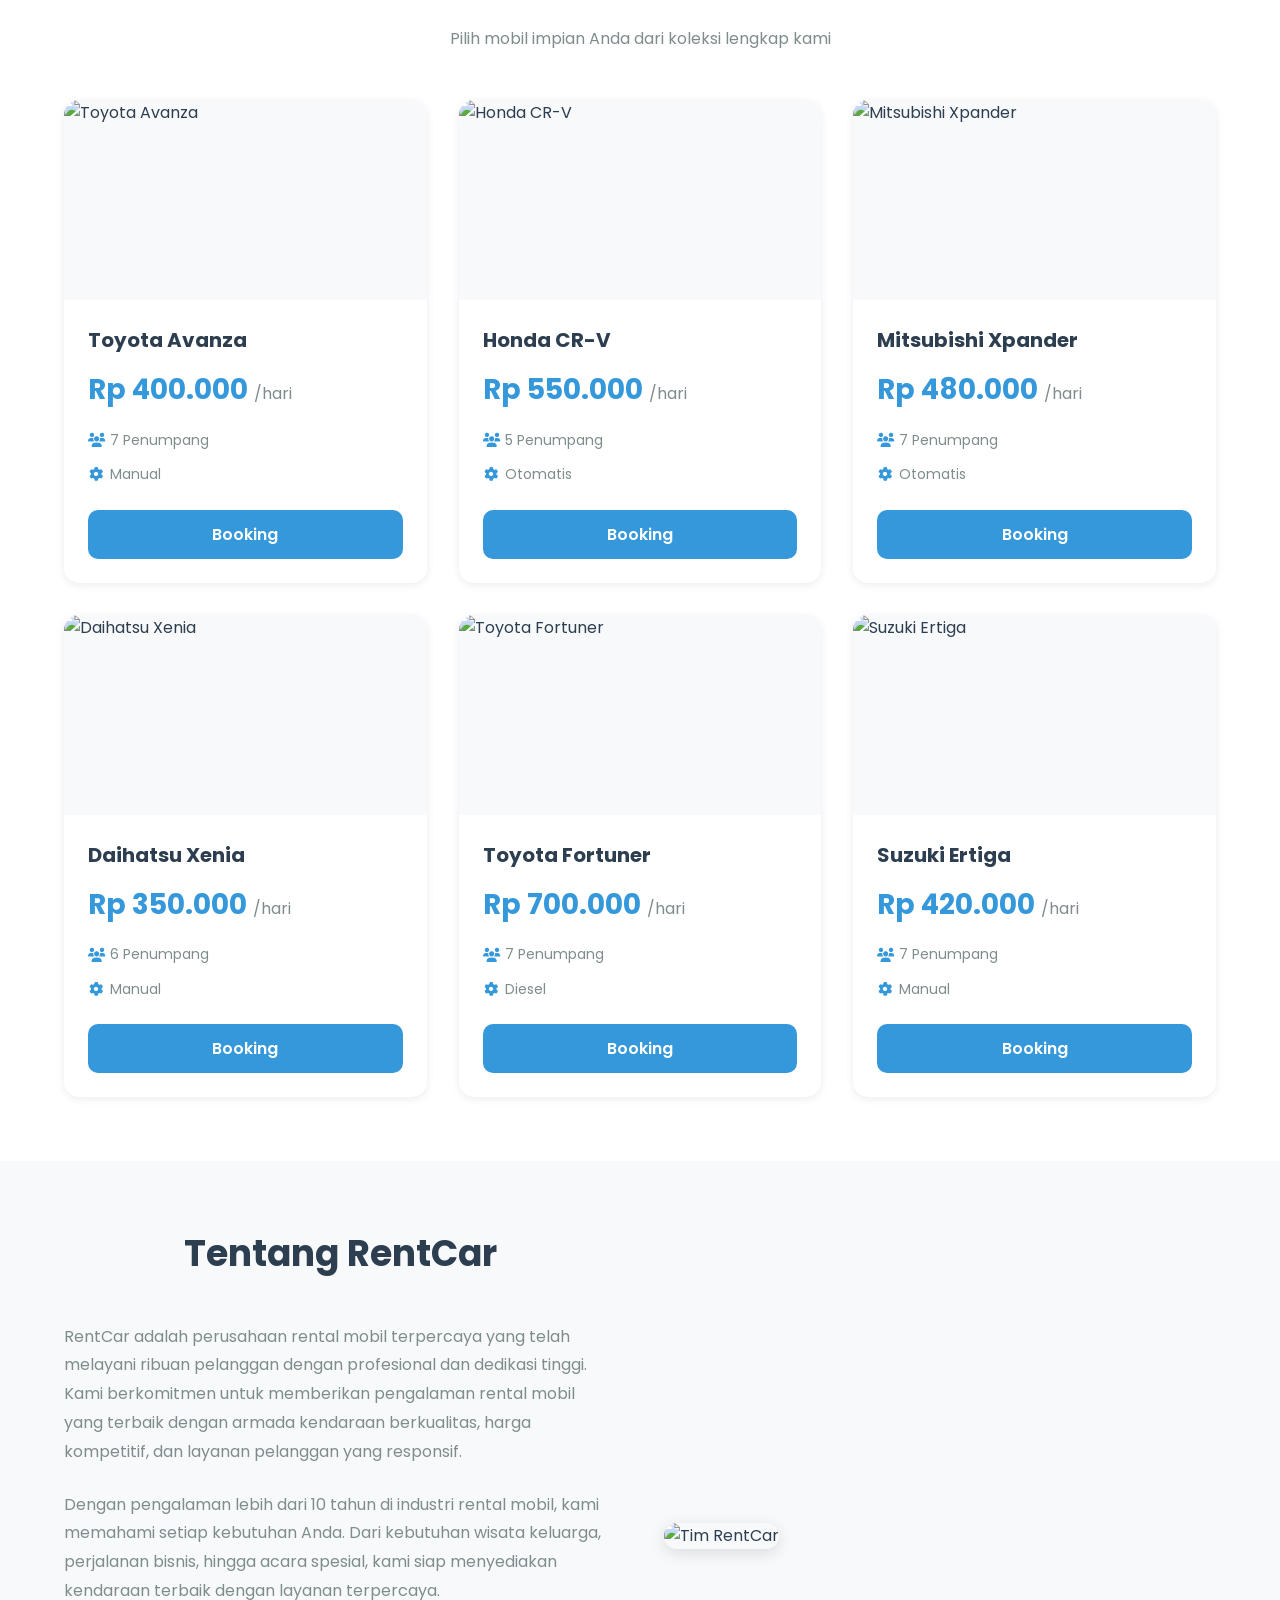
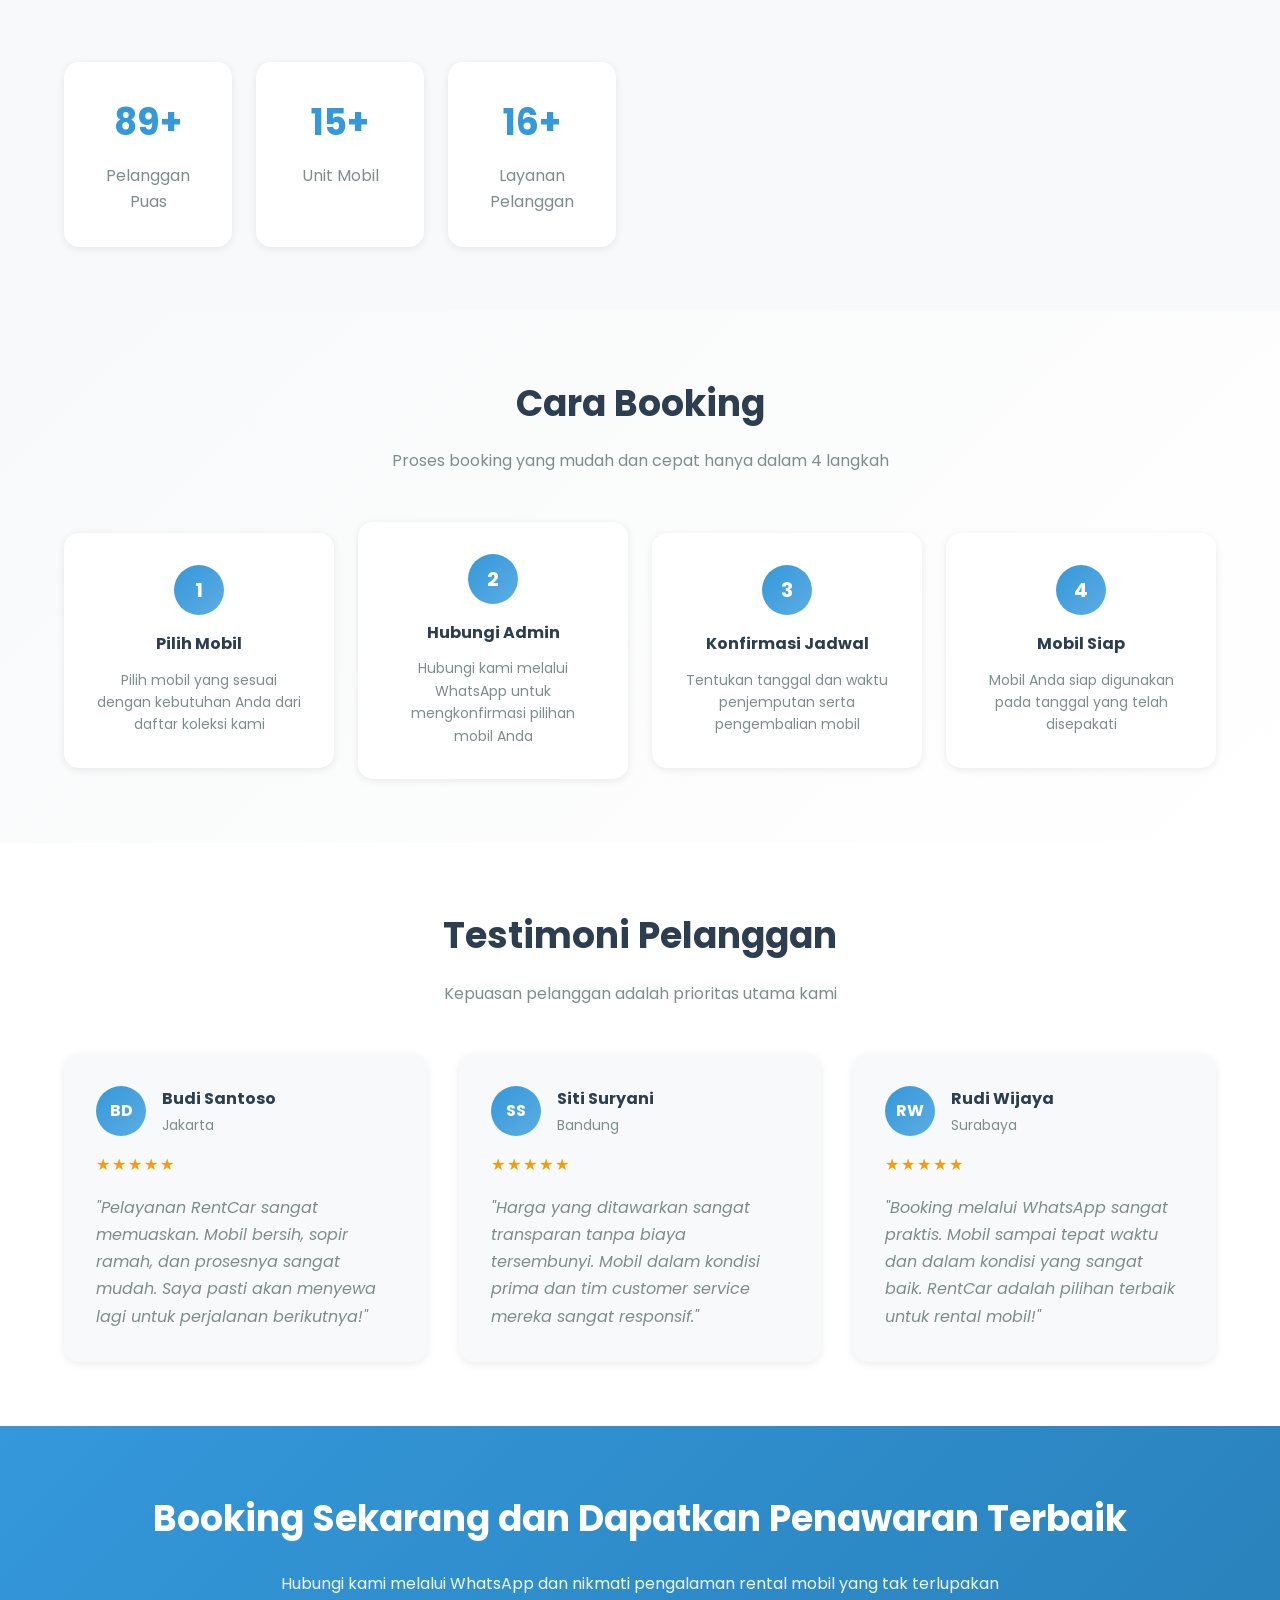
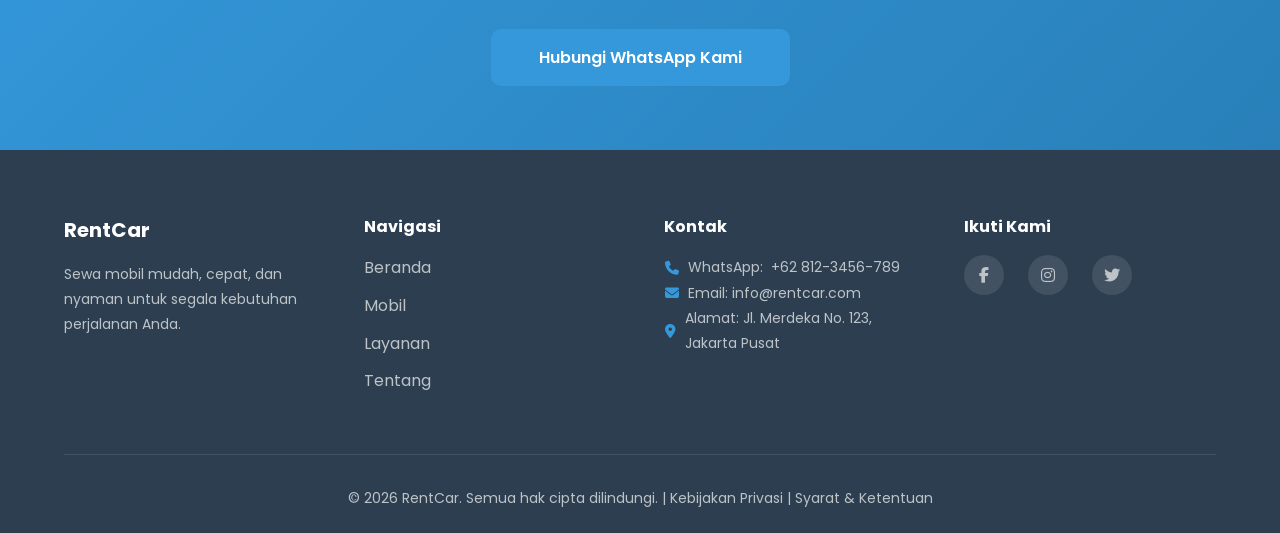
==== commit af57172a: "update slider section 1" ====
--- a/index.html
+++ b/index.html
@@ -38,25 +38,102 @@
         </div>
     </nav>
 
-    <!-- =========== HERO SECTION =========== -->
+    <!-- =========== HERO SECTION (SLIDER) =========== -->
     <section id="beranda" class="hero">
-        <div class="hero-container">
-            <div class="hero-content">
-                <h1 class="hero-title">Sewa Mobil Mudah, Cepat, dan Nyaman</h1>
-                <p class="hero-subtitle">Nikmati pengalaman rental mobil terbaik dengan harga transparan, mobil terawat, dan layanan pelanggan 24/7</p>
-                
-                <div class="hero-buttons">
-                    <button class="btn btn-primary">
-                        <a href="#mobil" style="text-decoration: none; color: white;">Lihat Mobil</a>
-                    </button>
-                    <button class="btn btn-secondary">
-                        <a href="https://wa.me/628123456789?text=Halo%20saya%20ingin%20booking%20mobil%20di%20RentCar" target="_blank" style="text-decoration: none; color: inherit;">Hubungi WhatsApp</a>
-                    </button>
-                </div>
-            </div>
-
-            <div class="hero-image">
-                <img src="https://via.placeholder.com/450x400/f0f0f0/999?text=Mobil+Premium" alt="Mobil Rental">
+        <div class="hero-slider-wrapper">
+            <!-- Slides Container -->
+            <div class="hero-slides">
+                <!-- Slide 1 -->
+                <div class="hero-slide fade-in">
+                    <div class="slide-content">
+                        <h1 class="hero-title">Sewa Mobil Mudah, Cepat, dan Nyaman</h1>
+                        <p class="hero-subtitle">Nikmati pengalaman rental mobil terbaik dengan harga transparan, mobil terawat, dan layanan pelanggan 24/7</p>
+                        <div class="hero-buttons">
+                            <button class="btn btn-primary">
+                                <a href="#mobil" style="text-decoration: none; color: white;">Lihat Mobil</a>
+                            </button>
+                            <button class="btn btn-secondary">
+                                <a href="https://wa.me/628123456789?text=Halo%20saya%20ingin%20booking%20mobil%20di%20RentCar" target="_blank" style="text-decoration: none; color: inherit;">Hubungi WhatsApp</a>
+                            </button>
+                        </div>
+                    </div>
+                    <div class="slide-image">
+                        <img src="https://via.placeholder.com/450x400/f0f0f0/999?text=Mobil+Premium" alt="Mobil Premium">
+                    </div>
+                </div>
+
+                <!-- Slide 2 -->
+                <div class="hero-slide">
+                    <div class="slide-content">
+                        <h1 class="hero-title">Armada Lengkap untuk Semua Kebutuhan</h1>
+                        <p class="hero-subtitle">Pilih dari 20+ unit mobil berkualitas mulai dari keluarga, bisnis, hingga petualangan Anda</p>
+                        <div class="hero-buttons">
+                            <button class="btn btn-primary">
+                                <a href="#mobil" style="text-decoration: none; color: white;">Lihat Daftar Mobil</a>
+                            </button>
+                            <button class="btn btn-secondary">
+                                <a href="#tentang" style="text-decoration: none; color: inherit;">Pelajari Lebih Lanjut</a>
+                            </button>
+                        </div>
+                    </div>
+                    <div class="slide-image">
+                        <img src="https://via.placeholder.com/450x400/f0f0f0/999?text=Armada+Mobil" alt="Armada Mobil">
+                    </div>
+                </div>
+
+                <!-- Slide 3 -->
+                <div class="hero-slide">
+                    <div class="slide-content">
+                        <h1 class="hero-title">Harga Terjangkau, Kualitas Terjamin</h1>
+                        <p class="hero-subtitle">Dapatkan harga terbaik tanpa biaya tersembunyi dengan garansi kualitas mobil dan layanan premium</p>
+                        <div class="hero-buttons">
+                            <button class="btn btn-primary">
+                                <a href="#mobil" style="text-decoration: none; color: white;">Cek Harga Terbaik</a>
+                            </button>
+                            <button class="btn btn-secondary">
+                                <a href="https://wa.me/628123456789?text=Halo%20saya%20ingin%20tahu%20harga%20rental%20mobil%20di%20RentCar" target="_blank" style="text-decoration: none; color: inherit;">Tanya Harga</a>
+                            </button>
+                        </div>
+                    </div>
+                    <div class="slide-image">
+                        <img src="https://via.placeholder.com/450x400/f0f0f0/999?text=Harga+Terjangkau" alt="Harga Terjangkau">
+                    </div>
+                </div>
+
+                <!-- Slide 4 -->
+                <div class="hero-slide">
+                    <div class="slide-content">
+                        <h1 class="hero-title">Booking Cepat, Langsung Berangkat</h1>
+                        <p class="hero-subtitle">Proses booking yang super mudah hanya melalui WhatsApp, mobil siap dalam hitungan jam</p>
+                        <div class="hero-buttons">
+                            <button class="btn btn-primary">
+                                <a href="#cara-booking" style="text-decoration: none; color: white;">Lihat Cara Booking</a>
+                            </button>
+                            <button class="btn btn-secondary">
+                                <a href="https://wa.me/628123456789?text=Halo%20saya%20ingin%20booking%20mobil%20sekarang" target="_blank" style="text-decoration: none; color: inherit;">Booking Sekarang</a>
+                            </button>
+                        </div>
+                    </div>
+                    <div class="slide-image">
+                        <img src="https://via.placeholder.com/450x400/f0f0f0/999?text=Booking+Cepat" alt="Booking Cepat">
+                    </div>
+                </div>
+            </div>
+
+            <!-- Navigation Arrows -->
+            <button class="slider-nav slider-nav-prev" aria-label="Previous slide">
+                <i class="fas fa-chevron-left"></i>
+            </button>
+            <button class="slider-nav slider-nav-next" aria-label="Next slide">
+                <i class="fas fa-chevron-right"></i>
+            </button>
+
+            <!-- Dots/Indicators -->
+            <div class="slider-dots">
+                <button class="dot active" data-slide="0" aria-label="Go to slide 1"></button>
+                <button class="dot" data-slide="1" aria-label="Go to slide 2"></button>
+                <button class="dot" data-slide="2" aria-label="Go to slide 3"></button>
+                <button class="dot" data-slide="3" aria-label="Go to slide 4"></button>
             </div>
         </div>
     </section>
@@ -268,7 +345,7 @@
     </section>
 
     <!-- =========== SECTION CARA BOOKING =========== -->
-    <section class="cara-booking">
+    <section id="cara-booking" class="cara-booking">
         <div class="cara-booking-container">
             <h2 class="section-title">Cara Booking</h2>
             <p class="section-subtitle">Proses booking yang mudah dan cepat hanya dalam 4 langkah</p>
--- a/style.css
+++ b/style.css
@@ -175,28 +175,88 @@
     transition: var(--transition);
 }
 
-/* ==================== HERO SECTION ==================== */
+/* ==================== HERO SECTION (SLIDER) ==================== */
 .hero {
-    padding-top: 120px;
-    padding-bottom: var(--spacing-3xl);
+    padding-top: 80px;
+    padding-bottom: 0;
     background: linear-gradient(135deg, #f8f9fa 0%, #ffffff 100%);
     min-height: 100vh;
     display: flex;
     align-items: center;
-}
-
-.hero-container {
-    max-width: 1200px;
-    margin: 0 auto;
-    padding: 0 var(--spacing-lg);
-    display: grid;
-    grid-template-columns: 1fr 1fr;
-    gap: var(--spacing-3xl);
-    align-items: center;
-}
-
-.hero-content {
-    animation: slideInLeft 0.8s ease;
+    overflow: hidden;
+    position: relative;
+}
+
+.hero-slider-wrapper {
+    position: relative;
+    width: 100%;
+    height: 100%;
+    min-height: calc(100vh - 80px);
+    max-width: 100%;
+}
+
+.hero-slides {
+    position: relative;
+    width: 100%;
+    height: 100%;
+    display: flex;
+    flex-wrap: nowrap;
+    overflow: hidden;
+}
+
+.hero-slide {
+    position: absolute;
+    top: 0;
+    left: 0;
+    width: 100%;
+    height: 100%;
+    display: flex;
+    align-items: center;
+    opacity: 0;
+    transition: opacity 0.8s cubic-bezier(0.4, 0, 0.2, 1);
+    z-index: 1;
+}
+
+.hero-slide.active {
+    opacity: 1;
+    z-index: 10;
+}
+
+.hero-slide.prev {
+    z-index: 9;
+}
+
+.slide-content {
+    flex: 1;
+    padding: var(--spacing-3xl) var(--spacing-lg);
+    max-width: 600px;
+    z-index: 2;
+}
+
+.hero-slide.active .slide-content {
+    animation: slideInLeft 0.8s ease 0.2s both;
+}
+
+.slide-image {
+    flex: 1;
+    display: flex;
+    align-items: center;
+    justify-content: center;
+    min-height: calc(100vh - 80px);
+    position: relative;
+}
+
+.hero-slide.active .slide-image {
+    animation: slideInRight 0.8s ease 0.2s both;
+}
+
+.slide-image img {
+    width: 100%;
+    height: 100%;
+    object-fit: cover;
+    max-height: 600px;
+    border-radius: var(--radius-lg);
+    box-shadow: var(--shadow-lg);
 }
 
 .hero-title {
@@ -220,15 +280,74 @@
     flex-wrap: wrap;
 }
 
-.hero-image {
-    animation: slideInRight 0.8s ease;
-}
-
-.hero-image img {
-    width: 100%;
-    height: auto;
-    border-radius: var(--radius-lg);
+/* ==================== SLIDER NAVIGATION ==================== */
+.slider-nav {
+    position: absolute;
+    top: 50%;
+    transform: translateY(-50%);
+    z-index: 20;
+    background: rgba(255, 255, 255, 0.9);
+    border: none;
+    width: 50px;
+    height: 50px;
+    border-radius: 50%;
+    cursor: pointer;
+    display: flex;
+    align-items: center;
+    justify-content: center;
+    color: var(--color-primary);
+    font-size: 20px;
+    transition: var(--transition);
+    box-shadow: var(--shadow-md);
+}
+
+.slider-nav:hover {
+    background: var(--color-secondary);
+    color: white;
+    transform: translateY(-50%) scale(1.1);
     box-shadow: var(--shadow-lg);
+}
+
+.slider-nav-prev {
+    left: var(--spacing-lg);
+}
+
+.slider-nav-next {
+    right: var(--spacing-lg);
+}
+
+/* ==================== SLIDER DOTS/INDICATORS ==================== */
+.slider-dots {
+    position: absolute;
+    bottom: var(--spacing-xl);
+    left: 50%;
+    transform: translateX(-50%);
+    display: flex;
+    gap: var(--spacing-md);
+    z-index: 20;
+}
+
+.dot {
+    width: 12px;
+    height: 12px;
+    border-radius: 50%;
+    border: 2px solid var(--color-secondary);
+    background: transparent;
+    cursor: pointer;
+    transition: var(--transition);
+    padding: 0;
+}
+
+.dot.active {
+    background: var(--color-secondary);
+    width: 32px;
+    border-radius: 6px;
+    box-shadow: 0 2px 8px rgba(52, 152, 219, 0.3);
+}
+
+.dot:hover {
+    transform: scale(1.2);
+    box-shadow: 0 0 12px rgba(52, 152, 219, 0.4);
 }
 
 /* ==================== BUTTON STYLES ==================== */
@@ -879,10 +998,25 @@
         gap: var(--spacing-lg);
     }
 
-    .hero-container {
-        grid-template-columns: 1fr;
-        gap: var(--spacing-xl);
-        padding-top: var(--spacing-lg);
+    .hero-slide {
+        display: flex;
+        flex-direction: column;
+        justify-content: center;
+        min-height: calc(100vh - 80px);
+    }
+
+    .slide-content {
+        flex: 0;
+        padding: var(--spacing-2xl) var(--spacing-md);
+        max-width: 100%;
+        text-align: center;
+        order: 2;
+    }
+
+    .slide-image {
+        flex: 1;
+        min-height: 300px;
+        order: 1;
     }
 
     .hero-title {
@@ -891,6 +1025,20 @@
 
     .hero-subtitle {
         font-size: var(--font-size-base);
+    }
+
+    .slider-nav {
+        width: 40px;
+        height: 40px;
+        font-size: 16px;
+    }
+
+    .slider-nav-prev {
+        left: var(--spacing-md);
+    }
+
+    .slider-nav-next {
+        right: var(--spacing-md);
     }
 
     .hero-buttons {
@@ -955,18 +1103,63 @@
 
     .hero {
         padding-top: 100px;
-        padding-bottom: var(--spacing-2xl);
+        padding-bottom: 0;
         min-height: auto;
     }
 
+    .hero-slider-wrapper {
+        min-height: calc(100vh - 100px);
+    }
+
+    .slide-content {
+        padding: var(--spacing-xl) var(--spacing-md);
+        text-align: center;
+    }
+
+    .slide-image {
+        min-height: 250px;
+    }
+
     .hero-title {
-        font-size: var(--font-size-2xl);
+        font-size: var(--font-size-xl);
         margin-bottom: var(--spacing-md);
     }
 
     .hero-subtitle {
         font-size: var(--font-size-small);
         margin-bottom: var(--spacing-lg);
+    }
+
+    .hero-buttons {
+        flex-direction: column;
+    }
+
+    .slider-nav {
+        width: 36px;
+        height: 36px;
+        font-size: 14px;
+    }
+
+    .slider-nav-prev {
+        left: var(--spacing-sm);
+    }
+
+    .slider-nav-next {
+        right: var(--spacing-sm);
+    }
+
+    .slider-dots {
+        bottom: var(--spacing-lg);
+        gap: var(--spacing-sm);
+    }
+
+    .dot {
+        width: 10px;
+        height: 10px;
+    }
+
+    .dot.active {
+        width: 24px;
     }
 
     section {
